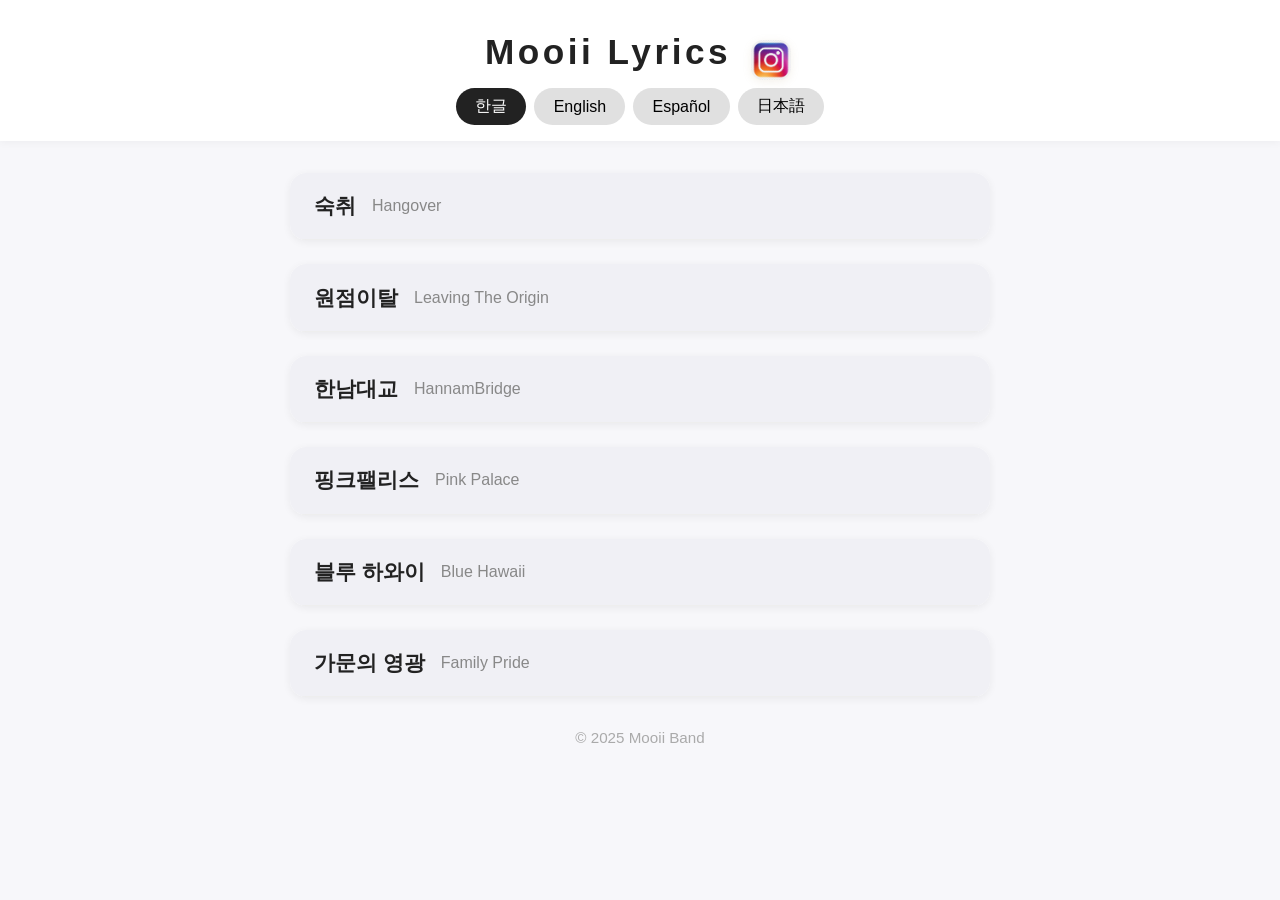
==== index.html @ c8a4e68d "first commit" ====
<!DOCTYPE html>
<html lang="ko">
  <head>
    <meta charset="UTF-8" />
    <meta name="viewport" content="width=device-width, initial-scale=1.0" />
    <title>Mooii Lyrics</title>
    <link rel="stylesheet" href="style.css" />
  </head>
  <body>
    <header>
      <div class="header-inner">
        <h1>Mooii Lyrics</h1>
        <a
          href="https://www.instagram.com/bandthemooii/"
          class="insta-link"
          target="_blank"
          aria-label="Mooii Instagram">
          <img src="static/icon.avif" alt="Instagram" class="insta-img" />
        </a>
      </div>
      <div class="lang-switch">
        <button data-lang="ko">한글</button>
        <button data-lang="en">English</button>
        <button data-lang="es">Español</button>
        <button data-lang="ja">日本語</button>
      </div>
    </header>
    <main id="songs-list">
      <!-- 곡 리스트가 JS로 렌더링됩니다 -->
    </main>
    <footer>
      <p>© 2025 Mooii Band</p>
    </footer>
    <script src="lyrics.js"></script>
  </body>
</html>
---- style.css ----
body {
  font-family: "Noto Sans KR", "Noto Sans JP", "Noto Sans", Arial, sans-serif;
  background: #f7f7fa;
  margin: 0;
  color: #222;
}
header {
  position: relative;
  background: #fff;
  padding: 2rem 1rem 1rem 1rem;
  box-shadow: 0 2px 8px rgba(0, 0, 0, 0.04);
  text-align: center;
}
.header-inner {
  display: flex;
  flex-direction: row;
  align-items: center;
  justify-content: center;
  position: relative;
}
header h1 {
  margin: 0 0 1rem 0;
  font-size: 2.2rem;
  letter-spacing: 0.1em;
}
.lang-switch {
  display: flex;
  justify-content: center;
  gap: 0.5rem;
}
.lang-switch button {
  background: #e0e0e0;
  border: none;
  border-radius: 20px;
  padding: 0.5rem 1.2rem;
  font-size: 1rem;
  cursor: pointer;
  transition: background 0.2s;
}
.lang-switch button.active {
  background: #222;
  color: #fff;
}
main {
  max-width: 700px;
  margin: 2rem auto;
  padding: 0 1rem;
}
.song-block {
  background: #fff;
  border-radius: 16px;
  box-shadow: 0 2px 8px rgba(0, 0, 0, 0.06);
  margin-bottom: 1.5rem;
  cursor: pointer;
  transition: box-shadow 0.2s;
  overflow: hidden;
}
.song-block:hover {
  box-shadow: 0 4px 16px rgba(0, 0, 0, 0.1);
}
.song-title {
  font-size: 1.3rem;
  font-weight: bold;
  padding: 1.2rem 1.5rem;
  background: #f0f0f5;
  border-bottom: 1px solid #eee;
  display: flex;
  align-items: center;
  gap: 1rem;
}
.song-title .subtitle {
  font-size: 1rem;
  color: #888;
  font-weight: normal;
}
.lyrics {
  display: none;
  padding: 1.2rem 1.5rem;
  font-size: 1.05rem;
  line-height: 1.7;
  background: #fff;
  white-space: pre-line;
}
.song-block.open .lyrics {
  display: block;
  animation: fadeIn 0.3s;
}
@keyframes fadeIn {
  from {
    opacity: 0;
  }
  to {
    opacity: 1;
  }
}
footer {
  text-align: center;
  color: #aaa;
  font-size: 0.95rem;
  margin: 2rem 0 1rem 0;
}
.insta-link {
  position: static;
  margin-top: 0;
  margin-left: 1rem;
  display: flex;
  align-items: center;
  justify-content: center;
  width: 48px;
  height: 48px;
  padding: 0;
  z-index: 10;
  transition: transform 0.15s;
  background: none;
  border: none;
}
.insta-img {
  width: 40px;
  height: 40px;
  border-radius: 12px;
  object-fit: cover;
  display: block;
  box-shadow: 0 2px 8px rgba(180, 156, 110, 0.13);
  background: #fff;
  border: none;
}
.insta-link:hover .insta-img {
  transform: scale(1.12) rotate(-6deg);
  box-shadow: 0 4px 16px rgba(180, 156, 110, 0.18);
}
@media (max-width: 600px) {
  .song-title {
    font-size: 1.05rem;
    padding: 1rem;
  }
  .lyrics {
    padding: 1rem;
    font-size: 0.98rem;
  }
  main {
    padding: 0 0.2rem;
  }
  .insta-link {
    width: 38px;
    height: 38px;
    margin-left: 0.5rem;
  }
  .insta-img {
    width: 32px;
    height: 32px;
    border-radius: 8px;
  }
}
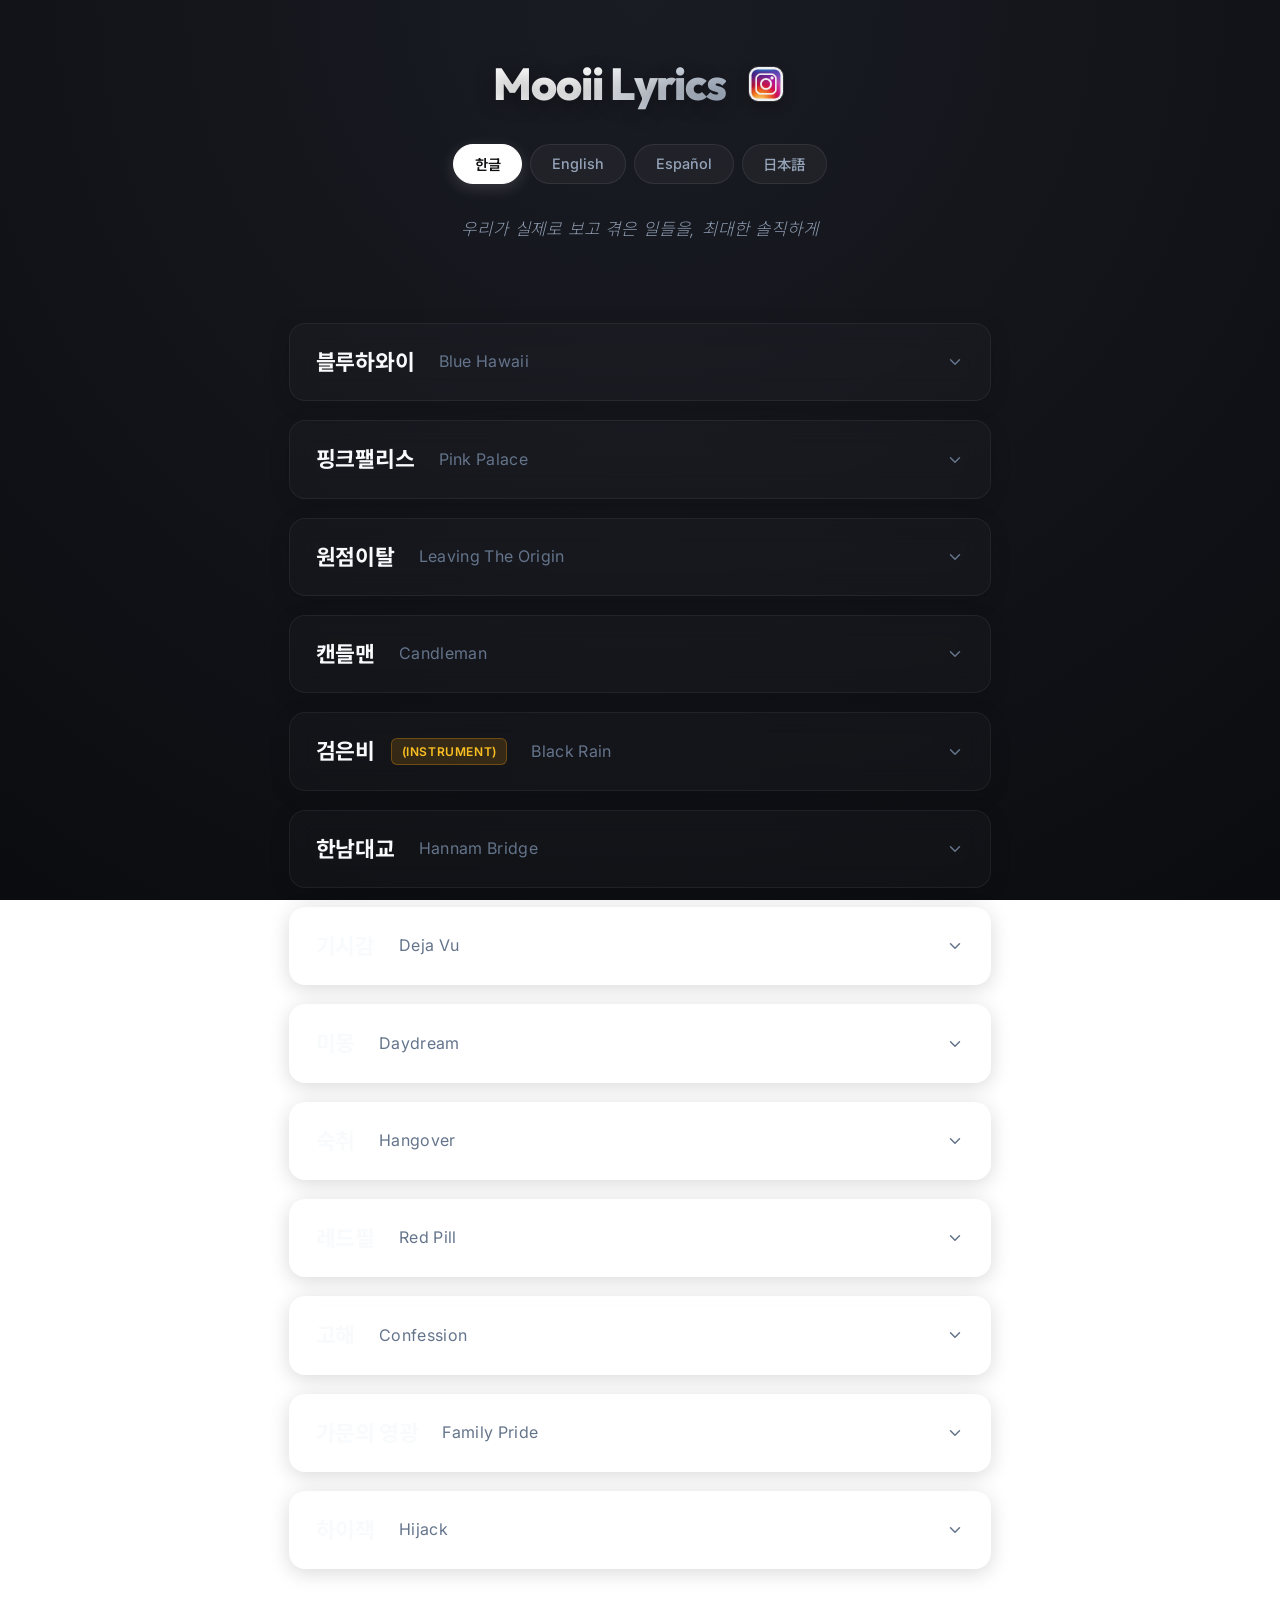
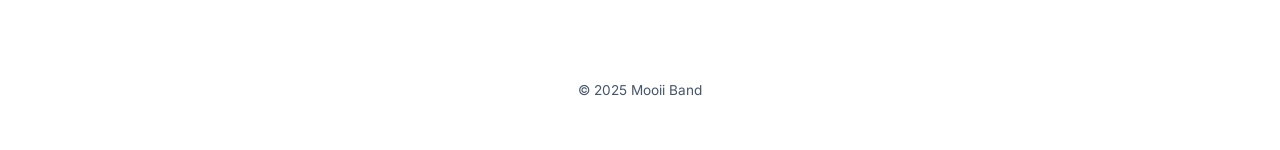
==== commit af6e678e: "신곡 업데이트" ====
--- a/index.html
+++ b/index.html
@@ -4,6 +4,10 @@
     <meta charset="UTF-8" />
     <meta name="viewport" content="width=device-width, initial-scale=1.0" />
     <title>Mooii Lyrics</title>
+    <!-- Google Fonts for premium typography -->
+    <link rel="preconnect" href="https://fonts.googleapis.com">
+    <link rel="preconnect" href="https://fonts.gstatic.com" crossorigin>
+    <link href="https://fonts.googleapis.com/css2?family=Inter:wght@300;400;500;600;700&family=Outfit:wght@400;500;700;800&family=Noto+Sans+KR:wght@300;400;500;700&family=Noto+Sans+JP:wght@300;400;500;700&display=swap" rel="stylesheet">
     <link rel="stylesheet" href="style.css" />
   </head>
   <body>
@@ -24,10 +28,17 @@
         <button data-lang="es">Español</button>
         <button data-lang="ja">日本語</button>
       </div>
+      
+      <!-- Band slogan that changes dynamically based on selected language -->
+      <p id="slogan" class="slogan">우리가 실제로 보고 겪은 일들을, 최대한 솔직하게</p>
+      
+
     </header>
+    
     <main id="songs-list">
       <!-- 곡 리스트가 JS로 렌더링됩니다 -->
     </main>
+    
     <footer>
       <p>© 2025 Mooii Band</p>
     </footer>
--- a/style.css
+++ b/style.css
@@ -1,153 +1,487 @@
+/* Global Design Tokens & Base Styles */
+* {
+  box-sizing: border-box;
+}
+
 body {
-  font-family: "Noto Sans KR", "Noto Sans JP", "Noto Sans", Arial, sans-serif;
-  background: #f7f7fa;
+  font-family: "Inter", "Noto Sans KR", "Noto Sans JP", -apple-system, BlinkMacSystemFont, Arial, sans-serif;
+  background: radial-gradient(circle at top, #1a1c24 0%, #0b0c0f 100%);
+  background-attachment: fixed;
   margin: 0;
-  color: #222;
-}
+  color: #e2e8f0;
+  line-height: 1.6;
+  -webkit-font-smoothing: antialiased;
+}
+
+/* Header & Navigation Styling */
 header {
   position: relative;
-  background: #fff;
-  padding: 2rem 1rem 1rem 1rem;
-  box-shadow: 0 2px 8px rgba(0, 0, 0, 0.04);
+  padding: 3rem 1.5rem 2rem 1.5rem;
   text-align: center;
-}
+  max-width: 800px;
+  margin: 0 auto;
+}
+
 .header-inner {
   display: flex;
   flex-direction: row;
   align-items: center;
   justify-content: center;
+  margin-bottom: 1.5rem;
   position: relative;
 }
+
 header h1 {
-  margin: 0 0 1rem 0;
-  font-size: 2.2rem;
-  letter-spacing: 0.1em;
-}
+  font-family: "Outfit", sans-serif;
+  margin: 0;
+  font-size: 2.8rem;
+  font-weight: 800;
+  letter-spacing: -0.02em;
+  background: linear-gradient(135deg, #ffffff 40%, #94a3b8 100%);
+  -webkit-background-clip: text;
+  -webkit-text-fill-color: transparent;
+  text-shadow: 0 4px 20px rgba(0, 0, 0, 0.3);
+}
+
+/* Slogan Style */
+.slogan {
+  font-size: 1.05rem;
+  color: #94a3b8;
+  margin: 0.5rem 0 2rem 0;
+  font-weight: 300;
+  letter-spacing: 0.05em;
+  font-style: italic;
+  opacity: 0.95;
+  animation: fadeIn 0.8s ease-in-out;
+}
+
+/* Instagram Logo Animation */
+.insta-link {
+  margin-left: 1.2rem;
+  display: flex;
+  align-items: center;
+  justify-content: center;
+  width: 42px;
+  height: 42px;
+  text-decoration: none;
+  z-index: 10;
+  transition: transform 0.3s cubic-bezier(0.175, 0.885, 0.32, 1.275);
+}
+
+.insta-img {
+  width: 36px;
+  height: 36px;
+  border-radius: 10px;
+  object-fit: cover;
+  display: block;
+  box-shadow: 0 4px 12px rgba(0, 0, 0, 0.25);
+  border: 1px solid rgba(255, 255, 255, 0.1);
+  transition: border-color 0.3s;
+}
+
+.insta-link:hover {
+  transform: scale(1.15) rotate(-8deg);
+}
+
+.insta-link:hover .insta-img {
+  border-color: rgba(255, 255, 255, 0.35);
+}
+
+/* Language Switcher */
 .lang-switch {
   display: flex;
   justify-content: center;
   gap: 0.5rem;
-}
+  margin-bottom: 2rem;
+}
+
 .lang-switch button {
-  background: #e0e0e0;
+  background: rgba(255, 255, 255, 0.04);
+  color: #94a3b8;
+  border: 1px solid rgba(255, 255, 255, 0.08);
+  border-radius: 30px;
+  padding: 0.55rem 1.3rem;
+  font-size: 0.9rem;
+  font-weight: 500;
+  cursor: pointer;
+  transition: all 0.25s ease;
+  font-family: inherit;
+}
+
+.lang-switch button:hover {
+  background: rgba(255, 255, 255, 0.08);
+  color: #fff;
+  border-color: rgba(255, 255, 255, 0.15);
+}
+
+.lang-switch button.active {
+  background: #ffffff;
+  color: #0f0f11;
+  border-color: #ffffff;
+  font-weight: 600;
+  box-shadow: 0 4px 15px rgba(255, 255, 255, 0.15);
+}
+
+/* Premium Search Input Wrapper */
+.search-wrap {
+  max-width: 600px;
+  margin: 0 auto 1.5rem auto;
+  padding: 0 1rem;
+}
+
+.search-box {
+  position: relative;
+  display: flex;
+  align-items: center;
+  background: rgba(255, 255, 255, 0.03);
+  border: 1px solid rgba(255, 255, 255, 0.08);
+  border-radius: 12px;
+  padding: 0 1.2rem;
+  transition: all 0.3s ease;
+  box-shadow: inset 0 2px 4px rgba(0, 0, 0, 0.2);
+}
+
+.search-box:focus-within {
+  border-color: rgba(255, 255, 255, 0.25);
+  background: rgba(255, 255, 255, 0.05);
+  box-shadow: 0 0 16px rgba(255, 255, 255, 0.03), inset 0 1px 2px rgba(0, 0, 0, 0.15);
+}
+
+.search-icon {
+  color: #64748b;
+  margin-right: 0.8rem;
+  flex-shrink: 0;
+  transition: color 0.3s;
+}
+
+.search-box:focus-within .search-icon {
+  color: #94a3b8;
+}
+
+.search-box input {
+  width: 100%;
+  background: none;
   border: none;
-  border-radius: 20px;
-  padding: 0.5rem 1.2rem;
+  outline: none;
+  color: #f1f5f9;
   font-size: 1rem;
+  padding: 0.9rem 0;
+  font-family: inherit;
+}
+
+.search-box input::placeholder {
+  color: #64748b;
+}
+
+/* Main Container */
+main {
+  max-width: 750px;
+  margin: 1rem auto 4rem auto;
+  padding: 0 1.5rem;
+}
+
+/* No Results placeholder */
+.no-results {
+  text-align: center;
+  padding: 3rem 1rem;
+  color: #64748b;
+  font-size: 1.1rem;
+  border: 1px dashed rgba(255, 255, 255, 0.06);
+  border-radius: 16px;
+  background: rgba(255, 255, 255, 0.01);
+}
+
+/* Song Block Accordion (Glassmorphism) */
+.song-block {
+  background: rgba(255, 255, 255, 0.02);
+  border: 1px solid rgba(255, 255, 255, 0.06);
+  border-radius: 16px;
+  margin-bottom: 1.2rem;
   cursor: pointer;
+  transition: all 0.3s cubic-bezier(0.4, 0, 0.2, 1);
+  overflow: hidden;
+  box-shadow: 0 4px 20px rgba(0, 0, 0, 0.15);
+  backdrop-filter: blur(12px);
+  -webkit-backdrop-filter: blur(12px);
+}
+
+.song-block:hover {
+  transform: translateY(-2px);
+  background: rgba(255, 255, 255, 0.035);
+  border-color: rgba(255, 255, 255, 0.12);
+  box-shadow: 0 8px 30px rgba(0, 0, 0, 0.25);
+}
+
+.song-block.open {
+  background: rgba(255, 255, 255, 0.03);
+  border-color: rgba(255, 255, 255, 0.15);
+  box-shadow: 0 12px 35px rgba(0, 0, 0, 0.3);
+}
+
+/* Song Header / Title Row */
+.song-title {
+  font-family: "Outfit", "Noto Sans KR", sans-serif;
+  font-size: 1.35rem;
+  font-weight: 700;
+  padding: 1.3rem 1.6rem;
+  display: flex;
+  align-items: center;
+  justify-content: space-between;
+  gap: 1rem;
+  user-select: none;
   transition: background 0.2s;
 }
-.lang-switch button.active {
-  background: #222;
-  color: #fff;
-}
-main {
-  max-width: 700px;
-  margin: 2rem auto;
-  padding: 0 1rem;
-}
-.song-block {
-  background: #fff;
-  border-radius: 16px;
-  box-shadow: 0 2px 8px rgba(0, 0, 0, 0.06);
-  margin-bottom: 1.5rem;
-  cursor: pointer;
-  transition: box-shadow 0.2s;
-  overflow: hidden;
-}
-.song-block:hover {
-  box-shadow: 0 4px 16px rgba(0, 0, 0, 0.1);
-}
-.song-title {
-  font-size: 1.3rem;
-  font-weight: bold;
-  padding: 1.2rem 1.5rem;
-  background: #f0f0f5;
-  border-bottom: 1px solid #eee;
-  display: flex;
-  align-items: center;
-  gap: 1rem;
-}
+
+.title-main {
+  display: flex;
+  align-items: center;
+  flex-wrap: wrap;
+  gap: 0.6rem;
+}
+
+.title-text {
+  color: #f8fafc;
+  letter-spacing: -0.01em;
+}
+
+/* Instrumental Tag badge */
+.instrument-tag {
+  font-size: 0.75rem;
+  font-weight: 600;
+  text-transform: uppercase;
+  letter-spacing: 0.05em;
+  background: rgba(245, 158, 11, 0.15);
+  color: #fbbf24;
+  border: 1px solid rgba(245, 158, 11, 0.3);
+  padding: 0.2rem 0.6rem;
+  border-radius: 6px;
+  margin-left: 0.4rem;
+  font-family: "Inter", sans-serif;
+  vertical-align: middle;
+}
+
+/* Subtitle (translated / alternative title) */
 .song-title .subtitle {
   font-size: 1rem;
-  color: #888;
-  font-weight: normal;
-}
-.lyrics {
+  color: #64748b;
+  font-weight: 400;
+  margin-right: auto;
+  margin-left: 0.5rem;
+  letter-spacing: 0.02em;
+  font-family: "Inter", sans-serif;
+}
+
+/* Chevron Rotate Icon */
+.toggle-icon {
+  color: #64748b;
+  display: flex;
+  align-items: center;
+  justify-content: center;
+  transition: transform 0.3s cubic-bezier(0.4, 0, 0.2, 1), color 0.3s;
+  flex-shrink: 0;
+}
+
+.song-block:hover .toggle-icon {
+  color: #94a3b8;
+}
+
+.song-block.open .toggle-icon {
+  transform: rotate(180deg);
+  color: #f1f5f9;
+}
+
+/* Expanded Card Content Container */
+.song-content {
   display: none;
-  padding: 1.2rem 1.5rem;
-  font-size: 1.05rem;
-  line-height: 1.7;
-  background: #fff;
+  padding: 1.6rem 2rem 2.5rem 2rem;
+  border-top: 1px solid rgba(255, 255, 255, 0.06);
+  background: rgba(0, 0, 0, 0.15);
+  animation: slideDown 0.35s cubic-bezier(0.4, 0, 0.2, 1);
+}
+
+.song-block.open .song-content {
+  display: block;
+}
+
+/* Inner Sections (Credits, Theme, References) */
+.song-credits {
+  display: flex;
+  flex-wrap: wrap;
+  gap: 1.2rem;
+  margin-bottom: 1.5rem;
+  font-size: 0.88rem;
+  color: #94a3b8;
+  border-bottom: 1px solid rgba(255, 255, 255, 0.04);
+  padding-bottom: 1rem;
+}
+
+.credit-item strong {
+  color: #cbd5e1;
+  font-weight: 600;
+  margin-right: 0.3rem;
+}
+
+.song-section {
+  margin-bottom: 1.8rem;
+}
+
+.song-section:last-of-type {
+  margin-bottom: 0;
+}
+
+.section-label {
+  font-size: 0.8rem;
+  font-weight: 700;
+  text-transform: uppercase;
+  letter-spacing: 0.1em;
+  color: #64748b;
+  margin-bottom: 0.6rem;
+}
+
+/* Theme/Introduction Style */
+.theme-text {
+  font-size: 0.98rem;
+  color: #cbd5e1;
+  line-height: 1.6;
+  white-space: pre-wrap;
+}
+
+/* References Badges */
+.ref-tags {
+  display: flex;
+  flex-wrap: wrap;
+  gap: 0.5rem;
+  margin-top: 0.4rem;
+}
+
+.ref-tag {
+  font-size: 0.82rem;
+  background: rgba(255, 255, 255, 0.03);
+  border: 1px solid rgba(255, 255, 255, 0.07);
+  padding: 0.3rem 0.75rem;
+  border-radius: 8px;
+  color: #94a3b8;
+  transition: all 0.2s ease;
+}
+
+.ref-tag:hover {
+  background: rgba(255, 255, 255, 0.07);
+  color: #f1f5f9;
+  border-color: rgba(255, 255, 255, 0.15);
+}
+
+/* Lyrics Section Styling */
+.lyrics-section {
+  border-top: 1px solid rgba(255, 255, 255, 0.04);
+  padding-top: 1.6rem;
+  margin-top: 1.6rem;
+}
+
+.lyrics-text {
+  font-size: 1.08rem;
+  line-height: 1.85;
+  color: #e2e8f0;
   white-space: pre-line;
-}
-.song-block.open .lyrics {
-  display: block;
-  animation: fadeIn 0.3s;
-}
+  text-align: left;
+  letter-spacing: 0.02em;
+  padding-left: 0.5rem;
+}
+
+/* Animation Keys */
 @keyframes fadeIn {
   from {
     opacity: 0;
+    transform: translateY(4px);
   }
   to {
     opacity: 1;
-  }
-}
+    transform: translateY(0);
+  }
+}
+
+@keyframes slideDown {
+  from {
+    opacity: 0;
+    transform: translateY(-8px);
+  }
+  to {
+    opacity: 1;
+    transform: translateY(0);
+  }
+}
+
+/* Footer Styling */
 footer {
   text-align: center;
-  color: #aaa;
-  font-size: 0.95rem;
-  margin: 2rem 0 1rem 0;
-}
-.insta-link {
-  position: static;
-  margin-top: 0;
-  margin-left: 1rem;
-  display: flex;
-  align-items: center;
-  justify-content: center;
-  width: 48px;
-  height: 48px;
-  padding: 0;
-  z-index: 10;
-  transition: transform 0.15s;
-  background: none;
-  border: none;
-}
-.insta-img {
-  width: 40px;
-  height: 40px;
-  border-radius: 12px;
-  object-fit: cover;
-  display: block;
-  box-shadow: 0 2px 8px rgba(180, 156, 110, 0.13);
-  background: #fff;
-  border: none;
-}
-.insta-link:hover .insta-img {
-  transform: scale(1.12) rotate(-6deg);
-  box-shadow: 0 4px 16px rgba(180, 156, 110, 0.18);
-}
-@media (max-width: 600px) {
+  color: #475569;
+  font-size: 0.85rem;
+  margin: 4rem 0 3rem 0;
+  border-top: 1px solid rgba(255, 255, 255, 0.03);
+  padding-top: 2rem;
+}
+
+/* Responsive Rules for Small Devices */
+@media (max-width: 650px) {
+  header {
+    padding: 2rem 1rem 1rem 1rem;
+  }
+  
+  header h1 {
+    font-size: 2.1rem;
+  }
+
+  .slogan {
+    font-size: 0.95rem;
+    margin-bottom: 1.5rem;
+  }
+
+  .lang-switch {
+    gap: 0.3rem;
+    margin-bottom: 1.5rem;
+  }
+
+  .lang-switch button {
+    padding: 0.45rem 0.9rem;
+    font-size: 0.82rem;
+  }
+
+  main {
+    padding: 0 0.8rem;
+    margin-top: 0.5rem;
+  }
+
   .song-title {
-    font-size: 1.05rem;
-    padding: 1rem;
-  }
-  .lyrics {
-    padding: 1rem;
-    font-size: 0.98rem;
-  }
-  main {
-    padding: 0 0.2rem;
-  }
+    font-size: 1.15rem;
+    padding: 1.1rem;
+    flex-wrap: wrap;
+    align-items: center;
+  }
+  
+  .song-title .subtitle {
+    font-size: 0.88rem;
+    width: 100%;
+    margin-top: 0.2rem;
+    color: #64748b;
+  }
+
+  .song-content {
+    padding: 1.2rem 1.2rem 1.8rem 1.2rem;
+  }
+
+  .lyrics-text {
+    font-size: 1rem;
+    line-height: 1.75;
+  }
+  
   .insta-link {
-    width: 38px;
-    height: 38px;
-    margin-left: 0.5rem;
-  }
+    width: 36px;
+    height: 36px;
+    margin-left: 0.8rem;
+  }
+  
   .insta-img {
-    width: 32px;
-    height: 32px;
+    width: 30px;
+    height: 30px;
     border-radius: 8px;
   }
 }
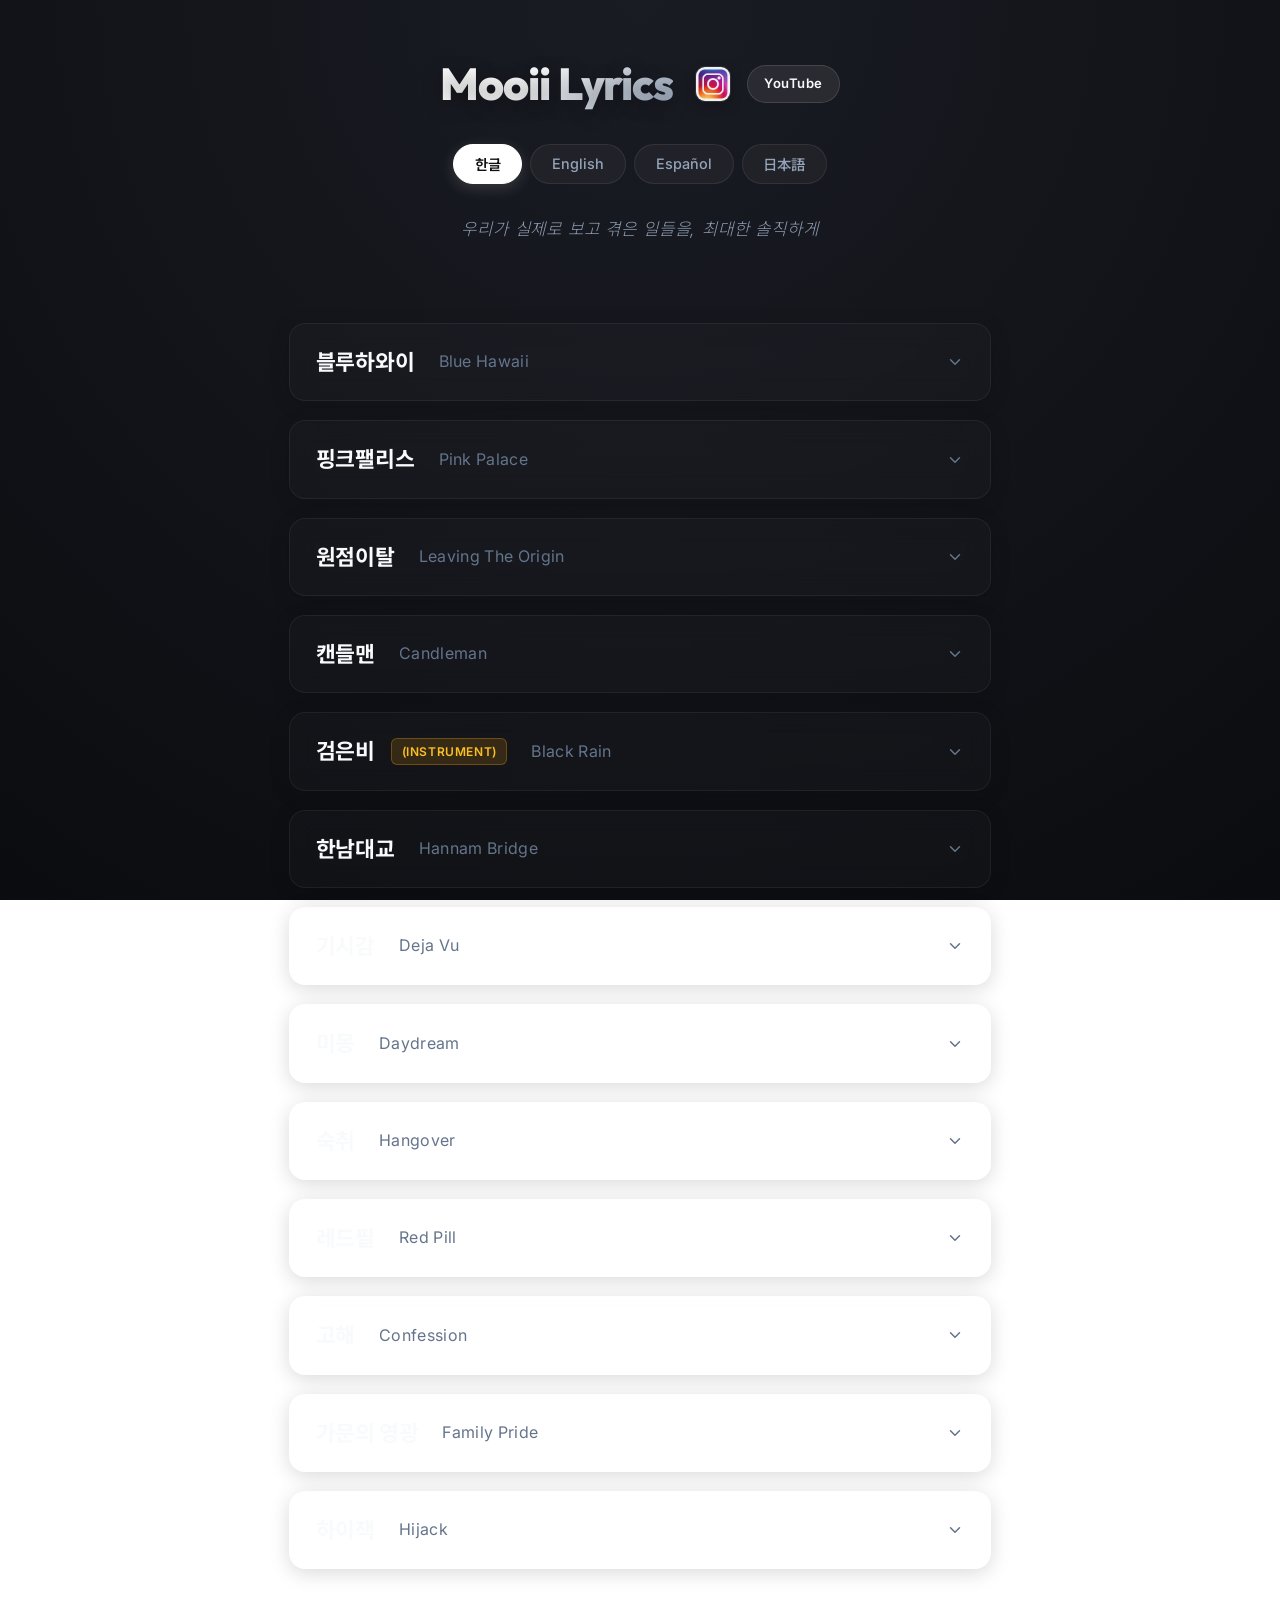
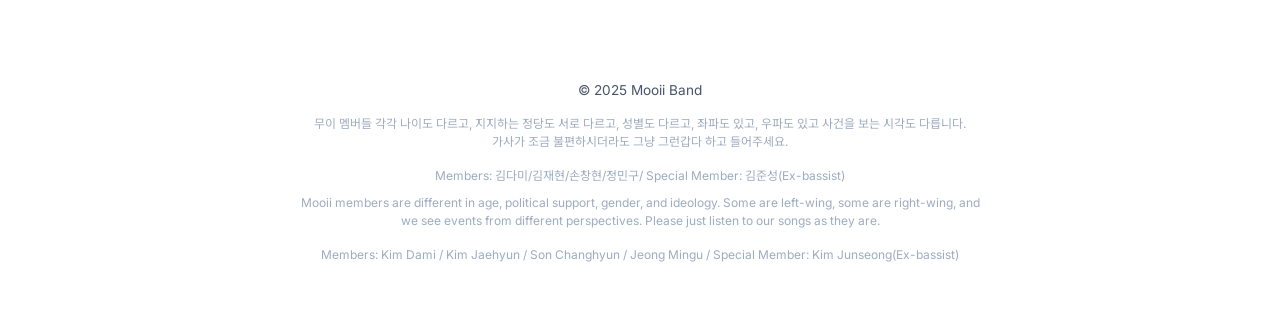
==== commit f039ef85: "푸터, 유튜브 링크 추가" ====
--- a/index.html
+++ b/index.html
@@ -1,13 +1,15 @@
-<!DOCTYPE html>
+<!doctype html>
 <html lang="ko">
   <head>
     <meta charset="UTF-8" />
     <meta name="viewport" content="width=device-width, initial-scale=1.0" />
     <title>Mooii Lyrics</title>
     <!-- Google Fonts for premium typography -->
-    <link rel="preconnect" href="https://fonts.googleapis.com">
-    <link rel="preconnect" href="https://fonts.gstatic.com" crossorigin>
-    <link href="https://fonts.googleapis.com/css2?family=Inter:wght@300;400;500;600;700&family=Outfit:wght@400;500;700;800&family=Noto+Sans+KR:wght@300;400;500;700&family=Noto+Sans+JP:wght@300;400;500;700&display=swap" rel="stylesheet">
+    <link rel="preconnect" href="https://fonts.googleapis.com" />
+    <link rel="preconnect" href="https://fonts.gstatic.com" crossorigin />
+    <link
+      href="https://fonts.googleapis.com/css2?family=Inter:wght@300;400;500;600;700&family=Outfit:wght@400;500;700;800&family=Noto+Sans+KR:wght@300;400;500;700&family=Noto+Sans+JP:wght@300;400;500;700&display=swap"
+      rel="stylesheet" />
     <link rel="stylesheet" href="style.css" />
   </head>
   <body>
@@ -21,6 +23,13 @@
           aria-label="Mooii Instagram">
           <img src="static/icon.avif" alt="Instagram" class="insta-img" />
         </a>
+        <a
+          href="https://www.youtube.com/@bandthemooii"
+          class="youtube-link"
+          target="_blank"
+          aria-label="Mooii YouTube">
+          YouTube
+        </a>
       </div>
       <div class="lang-switch">
         <button data-lang="ko">한글</button>
@@ -28,19 +37,32 @@
         <button data-lang="es">Español</button>
         <button data-lang="ja">日本語</button>
       </div>
-      
+
       <!-- Band slogan that changes dynamically based on selected language -->
-      <p id="slogan" class="slogan">우리가 실제로 보고 겪은 일들을, 최대한 솔직하게</p>
-      
+      <p id="slogan" class="slogan">
+        우리가 실제로 보고 겪은 일들을, 최대한 솔직하게
+      </p>
+    </header>
 
-    </header>
-    
     <main id="songs-list">
       <!-- 곡 리스트가 JS로 렌더링됩니다 -->
     </main>
-    
+
     <footer>
       <p>© 2025 Mooii Band</p>
+      <p class="footer-note">
+        무이 멤버들 각각 나이도 다르고, 지지하는 정당도 서로 다르고, 성별도
+        다르고, 좌파도 있고, 우파도 있고 사건을 보는 시각도 다릅니다.
+        <br />가사가 조금 불편하시더라도 그냥 그런갑다 하고 들어주세요.<br /><br />Members:
+        김다미/김재현/손창현/정민구/ Special Member: 김준성(Ex-bassist)
+      </p>
+      <p class="footer-note">
+        Mooii members are different in age, political support, gender, and
+        ideology. Some are left-wing, some are right-wing, and we see events
+        from different perspectives. Please just listen to our songs as they
+        are.<br /><br />Members: Kim Dami / Kim Jaehyun / Son Changhyun / Jeong
+        Mingu / Special Member: Kim Junseong(Ex-bassist)
+      </p>
     </footer>
     <script src="lyrics.js"></script>
   </body>
--- a/style.css
+++ b/style.css
@@ -4,7 +4,14 @@
 }
 
 body {
-  font-family: "Inter", "Noto Sans KR", "Noto Sans JP", -apple-system, BlinkMacSystemFont, Arial, sans-serif;
+  font-family:
+    "Inter",
+    "Noto Sans KR",
+    "Noto Sans JP",
+    -apple-system,
+    BlinkMacSystemFont,
+    Arial,
+    sans-serif;
   background: radial-gradient(circle at top, #1a1c24 0%, #0b0c0f 100%);
   background-attachment: fixed;
   margin: 0;
@@ -87,6 +94,31 @@
   border-color: rgba(255, 255, 255, 0.35);
 }
 
+.youtube-link {
+  margin-left: 0.8rem;
+  display: inline-flex;
+  align-items: center;
+  justify-content: center;
+  padding: 0.45rem 1rem;
+  font-size: 0.82rem;
+  font-weight: 600;
+  color: #f8fafc;
+  text-decoration: none;
+  background: rgba(255, 255, 255, 0.08);
+  border: 1px solid rgba(255, 255, 255, 0.12);
+  border-radius: 999px;
+  letter-spacing: 0.04em;
+  transition: transform 0.2s ease, background-color 0.2s ease, color 0.2s ease;
+  font-family: inherit;
+  white-space: nowrap;
+}
+
+.youtube-link:hover {
+  background: rgba(255, 255, 255, 0.18);
+  color: #ffffff;
+  transform: translateY(-1px);
+}
+
 /* Language Switcher */
 .lang-switch {
   display: flex;
@@ -144,7 +176,9 @@
 .search-box:focus-within {
   border-color: rgba(255, 255, 255, 0.25);
   background: rgba(255, 255, 255, 0.05);
-  box-shadow: 0 0 16px rgba(255, 255, 255, 0.03), inset 0 1px 2px rgba(0, 0, 0, 0.15);
+  box-shadow:
+    0 0 16px rgba(255, 255, 255, 0.03),
+    inset 0 1px 2px rgba(0, 0, 0, 0.15);
 }
 
 .search-icon {
@@ -277,7 +311,9 @@
   display: flex;
   align-items: center;
   justify-content: center;
-  transition: transform 0.3s cubic-bezier(0.4, 0, 0.2, 1), color 0.3s;
+  transition:
+    transform 0.3s cubic-bezier(0.4, 0, 0.2, 1),
+    color 0.3s;
   flex-shrink: 0;
 }
 
@@ -420,12 +456,21 @@
   padding-top: 2rem;
 }
 
+.footer-note {
+  color: #94a3b8;
+  font-size: 0.75rem;
+  margin: 0.6rem auto 0;
+  max-width: 680px;
+  line-height: 1.45;
+  opacity: 0.9;
+}
+
 /* Responsive Rules for Small Devices */
 @media (max-width: 650px) {
   header {
     padding: 2rem 1rem 1rem 1rem;
   }
-  
+
   header h1 {
     font-size: 2.1rem;
   }
@@ -456,7 +501,7 @@
     flex-wrap: wrap;
     align-items: center;
   }
-  
+
   .song-title .subtitle {
     font-size: 0.88rem;
     width: 100%;
@@ -472,13 +517,13 @@
     font-size: 1rem;
     line-height: 1.75;
   }
-  
+
   .insta-link {
     width: 36px;
     height: 36px;
     margin-left: 0.8rem;
   }
-  
+
   .insta-img {
     width: 30px;
     height: 30px;
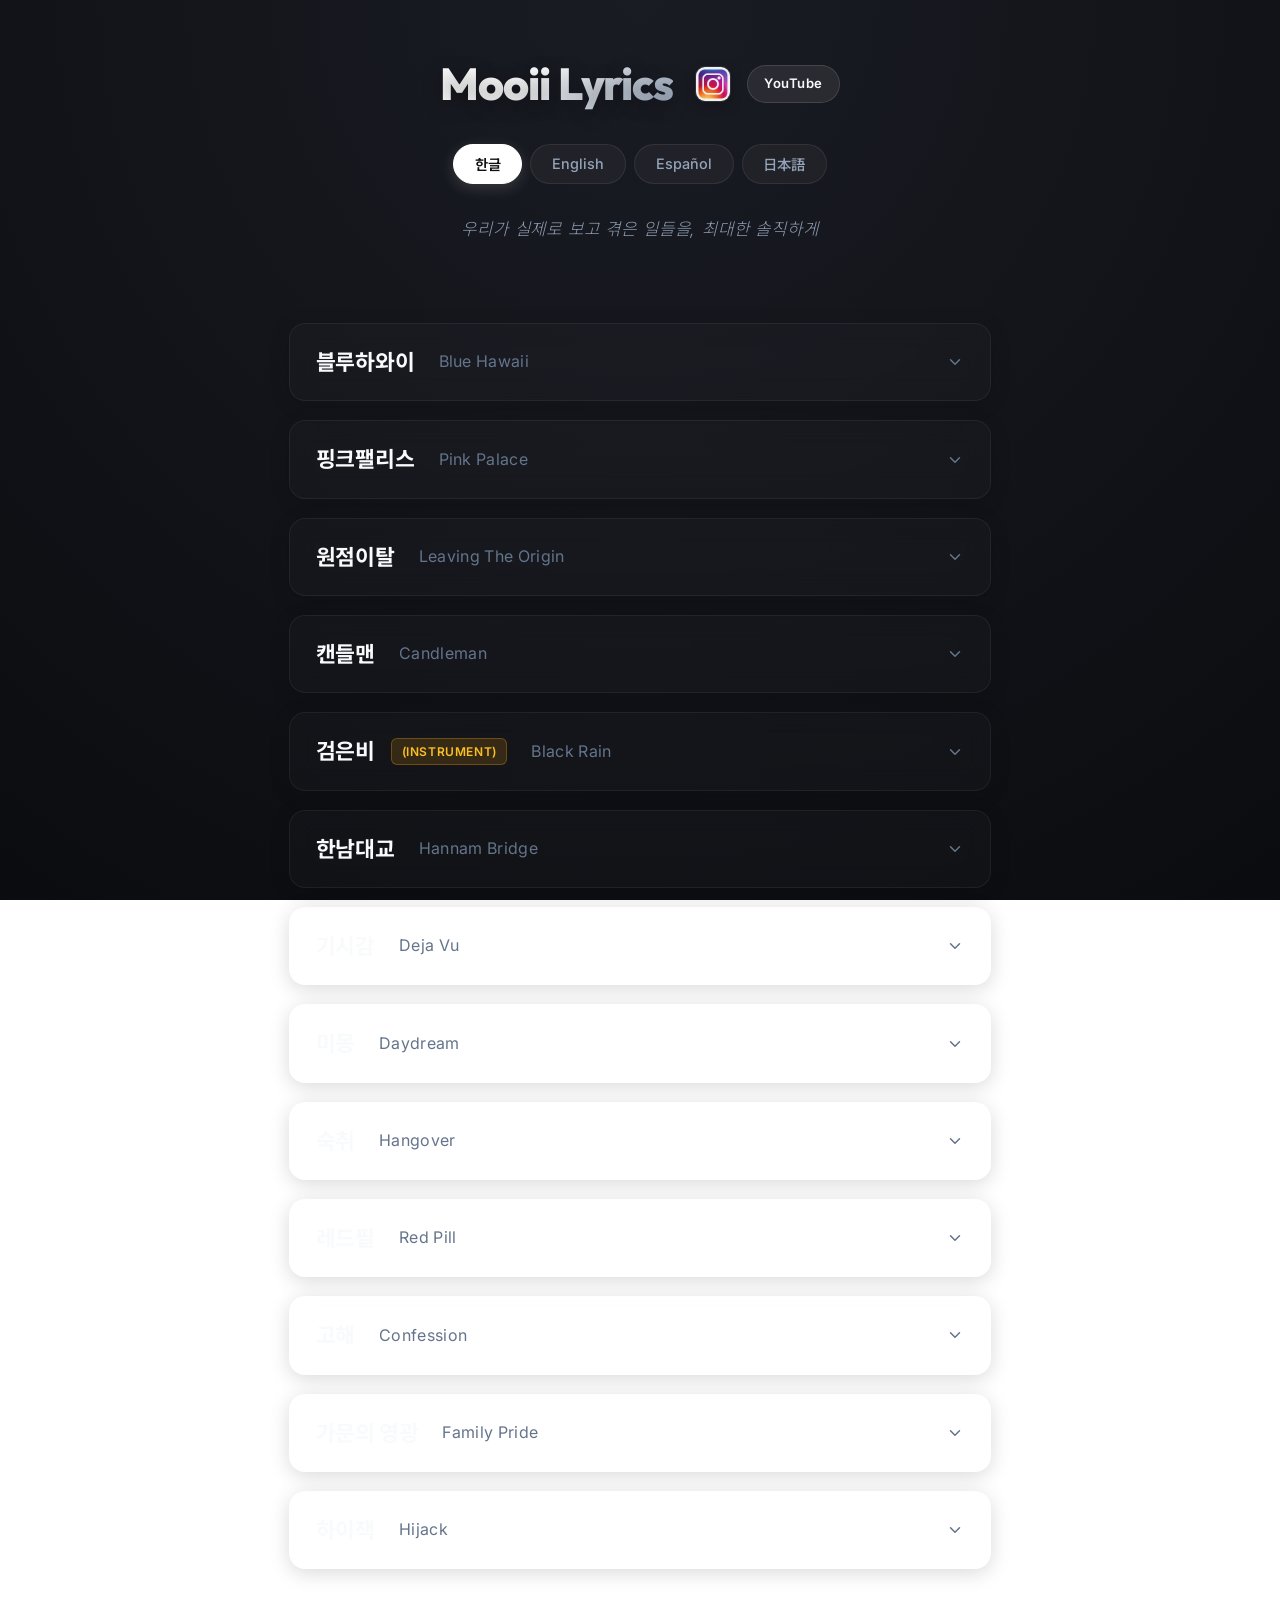
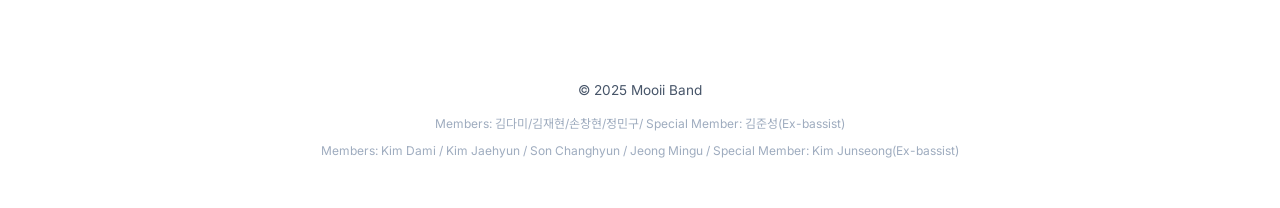
==== commit 7563bf66: "epk" ====
--- a/index.html
+++ b/index.html
@@ -51,16 +51,10 @@
     <footer>
       <p>© 2025 Mooii Band</p>
       <p class="footer-note">
-        무이 멤버들 각각 나이도 다르고, 지지하는 정당도 서로 다르고, 성별도
-        다르고, 좌파도 있고, 우파도 있고 사건을 보는 시각도 다릅니다.
-        <br />가사가 조금 불편하시더라도 그냥 그런갑다 하고 들어주세요.<br /><br />Members:
-        김다미/김재현/손창현/정민구/ Special Member: 김준성(Ex-bassist)
+        Members: 김다미/김재현/손창현/정민구/ Special Member: 김준성(Ex-bassist)
       </p>
       <p class="footer-note">
-        Mooii members are different in age, political support, gender, and
-        ideology. Some are left-wing, some are right-wing, and we see events
-        from different perspectives. Please just listen to our songs as they
-        are.<br /><br />Members: Kim Dami / Kim Jaehyun / Son Changhyun / Jeong
+        Members: Kim Dami / Kim Jaehyun / Son Changhyun / Jeong
         Mingu / Special Member: Kim Junseong(Ex-bassist)
       </p>
     </footer>
